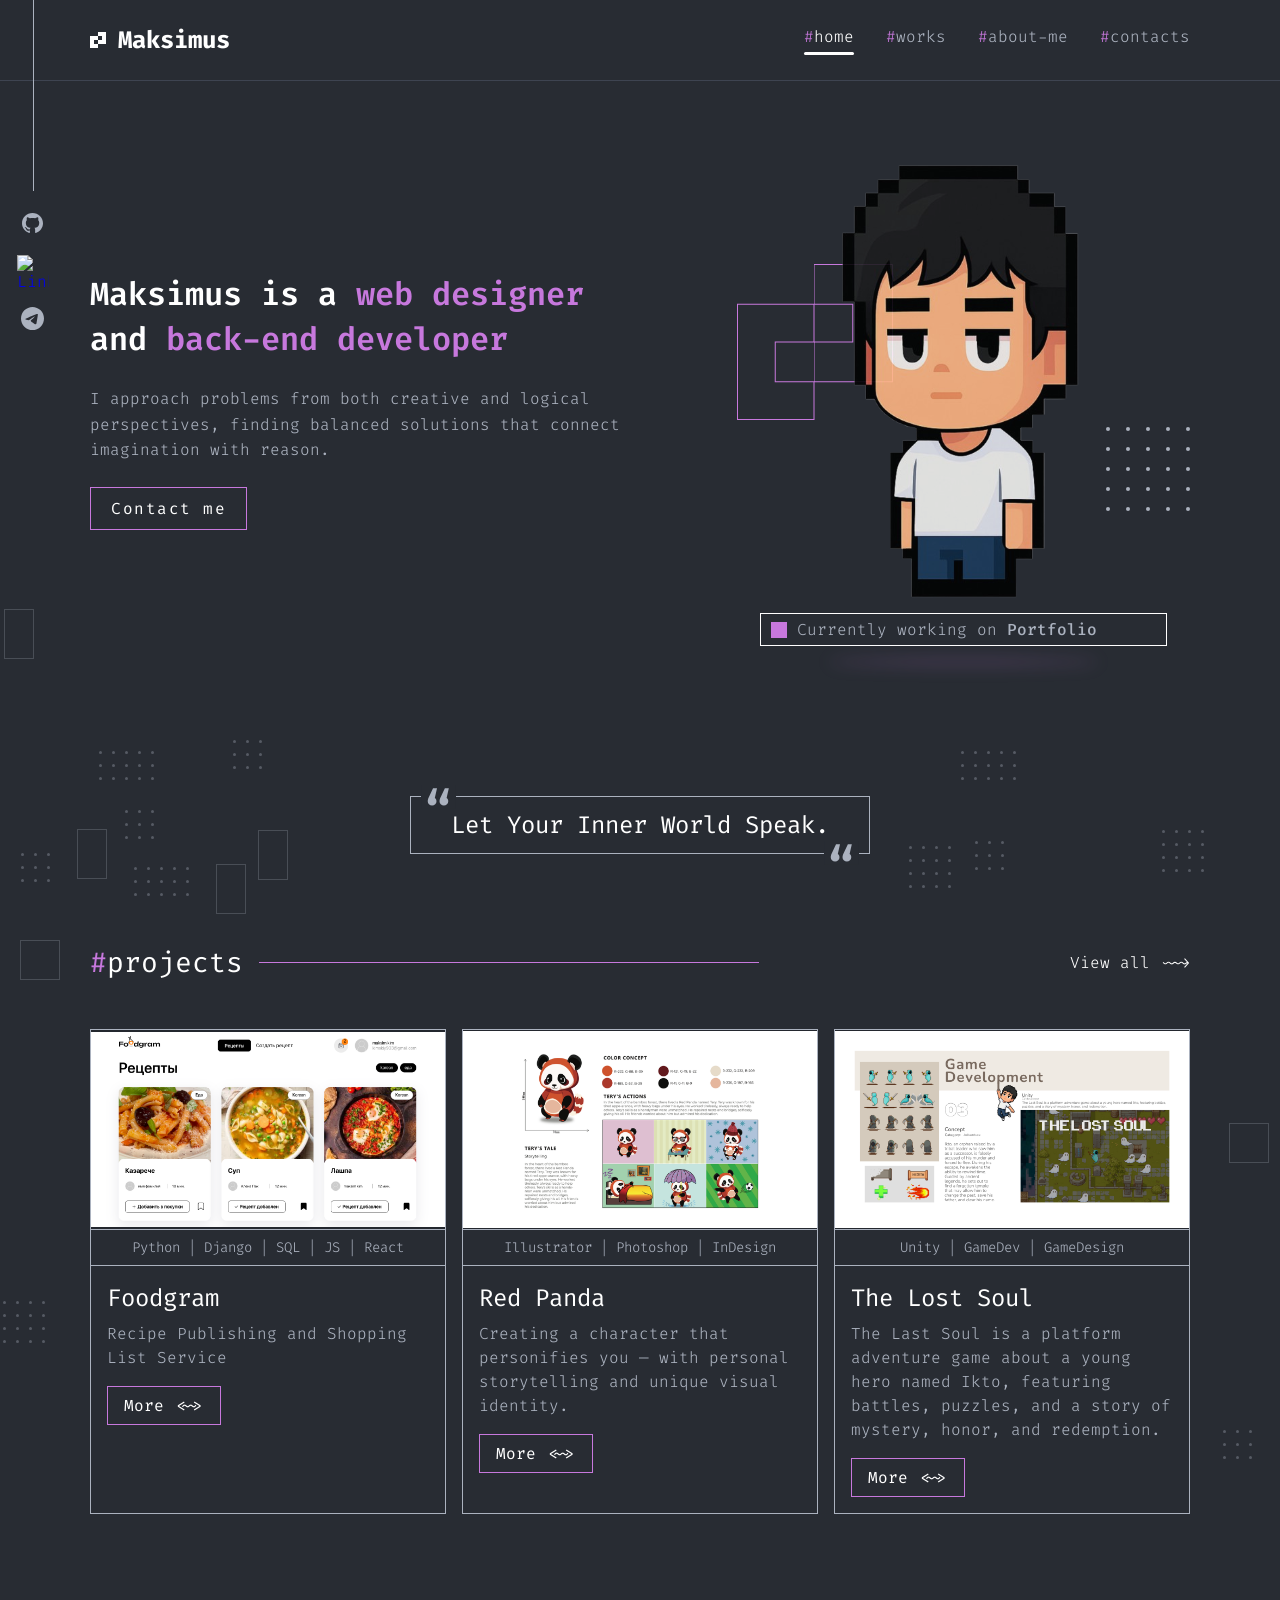
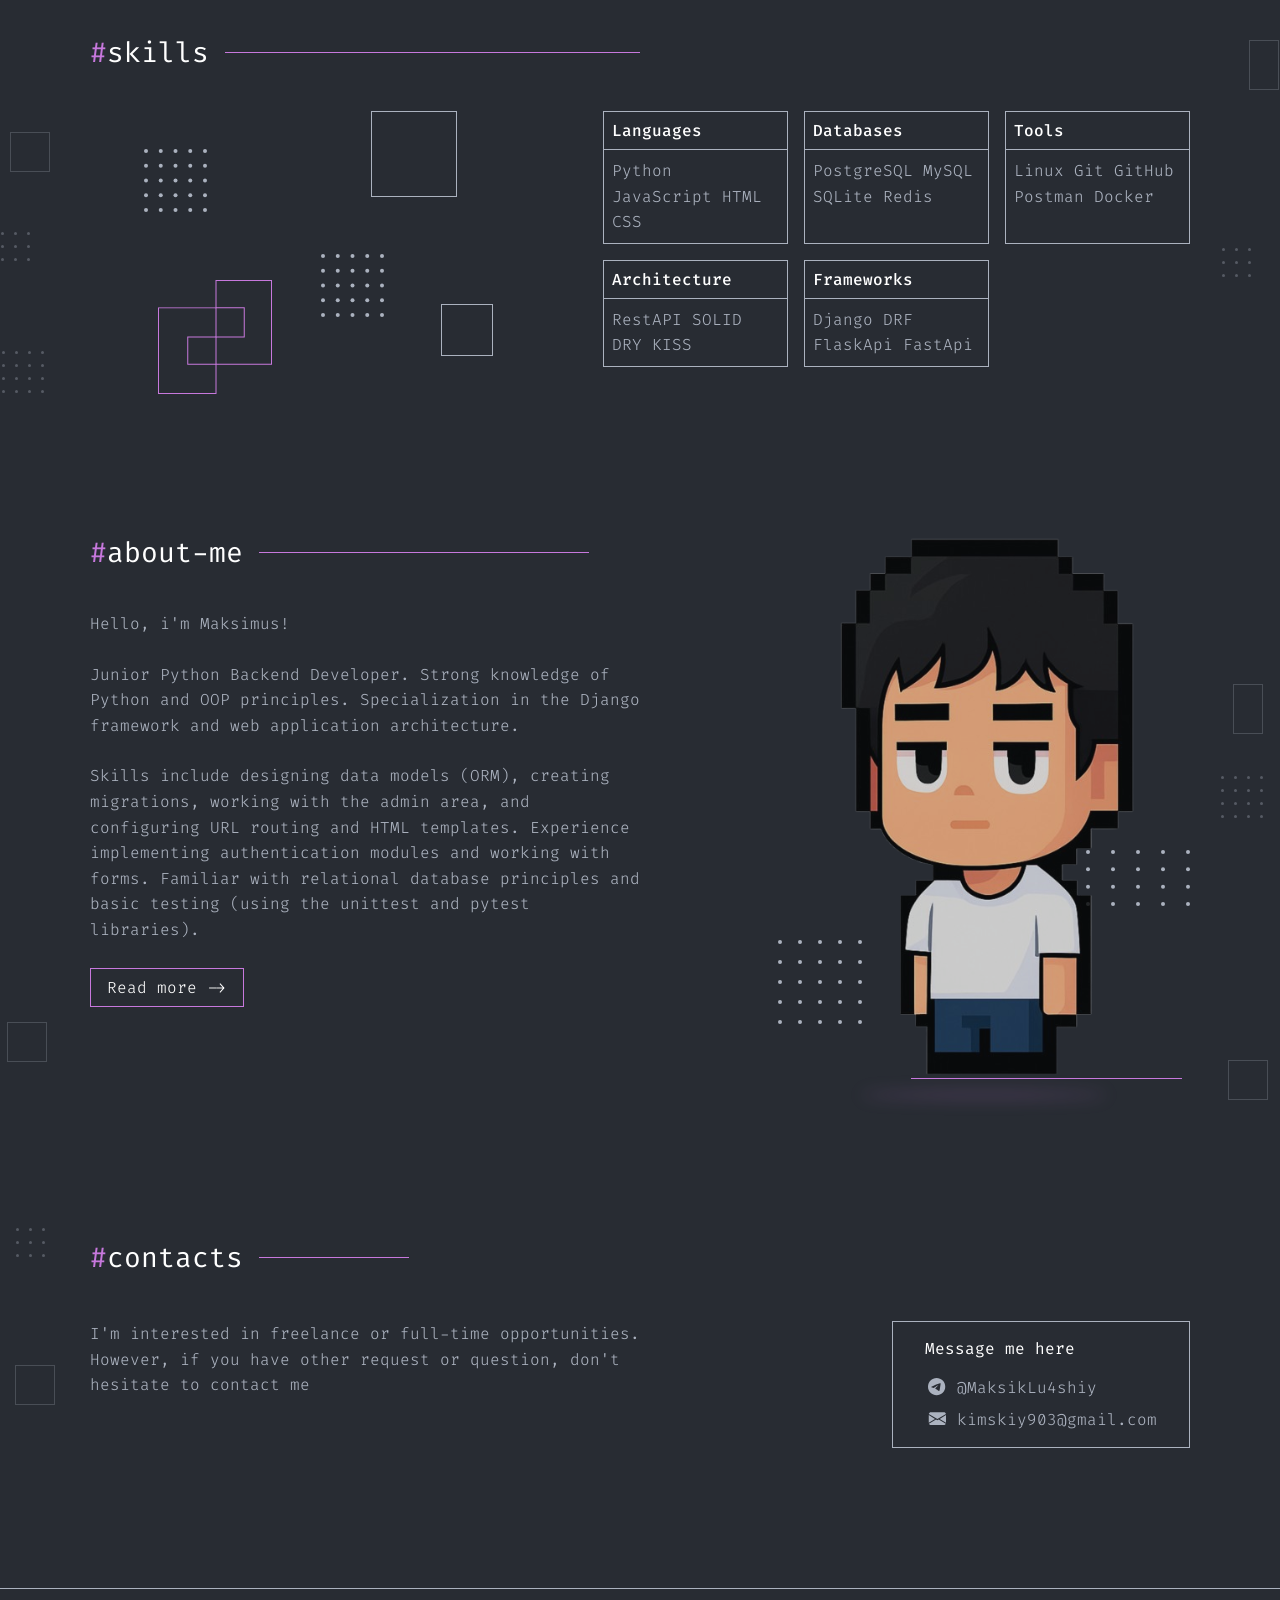
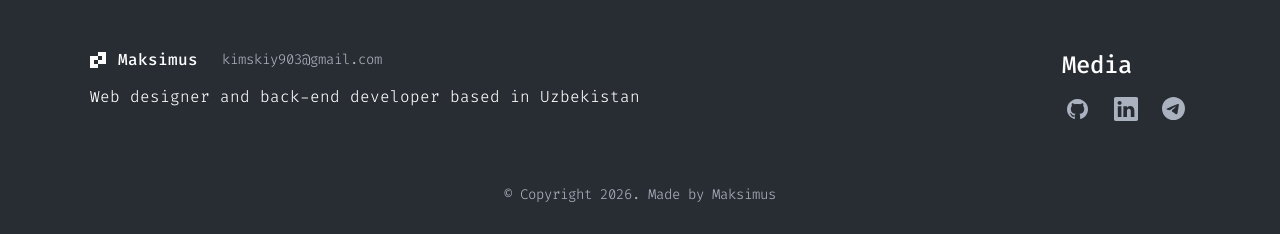
==== index.html @ f3577492 "initial commit" ====
<!DOCTYPE html>
<html lang="ru">
<head>
    <meta charset="UTF-8">
    <meta name="viewport" content="width=device-width, initial-scale=1.0">
    <title>Kim Maksim</title>
    <link rel="icon" type="image/svg+xml" href="./img/pixel-me.svg">
    <link rel="stylesheet" href="style.css">
</head>
<body>

    <!-- ===== HEADER ===== -->
    <header>
        <div class="container header-inner">
            <div class="header-logo">
                <img src="./img/Logo.svg" alt="Logo">
                <span>Maksimus</span>
            </div>
            <nav>
                <ul>
                    <li class="nav-link active">
                        <span>#</span><a href="#">home</a>
                    </li>
                    <li class="nav-link">
                        <span>#</span><a href="./pages.html">works</a>
                    </li>
                    <li class="nav-link">
                        <span>#</span><a href="./about.html">about-me</a>
                    </li>
                    <li class="nav-link">
                        <span>#</span><a href="./contacts.html">contacts</a>
                    </li>
                </ul>
            </nav>
        </div>
    </header>

    <!-- ===== SIDE SOCIALS ===== -->
    <aside class="side-socials" aria-label="Social links">
        <div class="side-line"></div>
        <a href="https://github.com/maksik1009/" target="_blank" rel="noopener" aria-label="GitHub">
            <img src="./img/Github.svg" alt="Github">
        </a>
        <a href="https://linkedin.com/in/maksim-kim-9853a738b/" target="_blank" rel="noopener" aria-label="LinkedIn">
            <img src="./img/LinkedIn.svg" alt="LinkedIn">
        </a>
        <a href="https://t.me/MaksikLu4shiy/" target="_blank" rel="noopener" aria-label="Telegram">
            <img src="./img/Telegram.svg" alt="Telegram">
        </a>
    </aside>

    <!-- ===== MAIN ===== -->
    <main>

        <!-- HERO -->
        <section class="hero container" aria-label="Introduction">
            <div class="hero-info">
                <h1>Maksimus is a
                    <span>web designer</span> and
                    <span>back-end developer</span>
                </h1>
                <p>I approach problems from both creative and logical perspectives, finding balanced solutions that connect imagination with reason.</p>
                <a href="#contacts" class="btn-contact">Contact me</a>
            </div>
            <div class="hero-img">
                <img src="./img/Group 46.svg" alt="Maksimus character">
                <div class="hero-img--text">
                    <img src="./img/Rectangle 27.svg" alt="">
                    <span>Currently working on <span>Portfolio</span></span>
                </div>
            </div>
        </section>

        <!-- QUOTE -->
        <div class="quote" aria-label="Quote">
            Let Your Inner World Speak.
        </div>

        <!-- PROJECTS -->
        <section class="projects container" id="projects">
            <div class="projects-header">
                <div class="projects-header-1">
                    <h2 class="section-title"><span>#</span>projects</h2>
                    <div class="line"></div>
                </div>
                <a href="./pages.html" class="view-all">View all ~~></a>
            </div>
            <div class="projects-grid">

            </div>
        </section>

        <!-- SKILLS -->
        <section class="skills container" id="skills">
            <div class="skills-header">
                <div class="skills-header-1">
                    <h2 class="section-title"><span>#</span>skills</h2>
                    <div class="line"></div>
                </div>
            </div>
            <div class="skills-grid">
                <img src="./img/skills-img.svg" alt="Skills illustration">
                <div class="skills-box-grid">
                    <div class="skills-box-grid-1">
                        <div class="skills-box">
                            <h3>Languages</h3>
                            <p>Python JavaScript HTML CSS</p>
                        </div>
                        <div class="skills-box">
                            <h3>Databases</h3>
                            <p>PostgreSQL MySQL SQLite Redis</p>
                        </div>
                        <div class="skills-box">
                            <h3>Tools</h3>
                            <p>Linux Git GitHub Postman Docker</p>
                        </div>
                    </div>
                    <div class="skills-box-grid-2">
                        <div class="skills-box">
                            <h3>Architecture</h3>
                            <p>RestAPI SOLID DRY KISS</p>
                        </div>
                        <div class="skills-box">
                            <h3>Frameworks</h3>
                            <p>Django DRF FlaskApi FastApi</p>
                        </div>
                    </div>
                </div>
            </div>
        </section>

        <!-- ABOUT -->
        <section class="about container" id="about">
            <div class="about-content">
                <div class="about-header">
                    <h2 class="section-title"><span>#</span>about-me</h2>
                    <div class="line"></div>
                </div>
                <div class="about-info">
                    <p>Hello, i'm Maksimus!</p>
                    <p>Junior Python Backend Developer. Strong knowledge of Python and OOP principles. Specialization in the Django framework and web application architecture.</p>
                    <p>Skills include designing data models (ORM), creating migrations, working with the admin area, and configuring URL routing and HTML templates. Experience implementing authentication modules and working with forms. Familiar with relational database principles and basic testing (using the unittest and pytest libraries).</p>
                    <a href="#" class="btn-more">Read more -&gt;</a>
                </div>
            </div>
            <div class="about-img">
                <img src="./img/about-img.svg" alt="Maksim character">
                <div class="about-line"></div>
            </div>
        </section>

        <!-- CONTACTS -->
        <section class="contacts container" id="contacts">
            <div class="contacts-header">
                <h2 class="section-title"><span>#</span>contacts</h2>
                <div class="line"></div>
            </div>
            <div class="contacts-wrapper">
                <div class="contacts-info">
                    <p>I'm interested in freelance or full-time opportunities. However, if you have other request or question, don't hesitate to contact me</p>
                </div>
                <div class="contacts-box">
                    <h3>Message me here</h3>
                    <div class="contact-links">
                        <div class="contact-item">
                            <img src="./img/Telegram.svg" alt="Telegram">
                            <span>@MaksikLu4shiy</span>
                        </div>
                        <div class="contact-item">
                            <img src="./img/Email.svg" alt="Email">
                            <span>kimskiy903@gmail.com</span>
                        </div>
                    </div>
                </div>
            </div>
        </section>

    </main>

    <!-- ===== FOOTER ===== -->
    <footer class="footer">
        <div class="footer-container container">
            <div class="footer-main">
                <div class="footer-left">
                    <div class="footer-logo">
                        <img src="./img/Logo.svg" alt="Logo">
                        <span>Maksimus</span>
                        <a href="mailto:kimskiy903@gmail.com">kimskiy903@gmail.com</a>
                    </div>
                    <p>Web designer and back-end developer based in Uzbekistan</p>
                </div>
                <div class="footer-right">
                    <h3>Media</h3>
                    <div class="footer-socials">
                        <a href="https://github.com/maksik1009/" target="_blank" rel="noopener" aria-label="GitHub">
                            <img src="./img/Github.svg" alt="Github">
                        </a>
                        <a href="https://linkedin.com/in/maksim-kim-9853a738b/" target="_blank" rel="noopener" aria-label="LinkedIn">
                            <img src="./img/Linkedin.svg" alt="LinkedIn">
                        </a>
                        <a href="https://t.me/MaksikLu4shiy/" target="_blank" rel="noopener" aria-label="Telegram">
                            <img src="./img/Telegram.svg" alt="Telegram">
                        </a>
                    </div>
                </div>
            </div>
            <div class="footer-copyright">
                © Copyright 2026. Made by Maksimus
            </div>
        </div>
    </footer>

    <script src="./js/utils.js"></script>
    <script src="./js/projects.js"></script>
    <script src="./js/overlay.js"></script>
    <script src="./js/index.js"></script>
    <script src="./js/scroll.js"></script>
    <script src="./js/decor.js"></script>
    <script src="./js/animations.js"></script>

</body>
</html>
---- style.css ----
@import url('https://fonts.googleapis.com/css2?family=Fira+Code:wght@300..700&display=swap');

/* ===== RESET & BASE ===== */
* {
    margin: 0;
    padding: 0;
    box-sizing: border-box;
}

body {
    background-color: #282C33;
    font-family: "Fira Code", monospace;
    font-weight: 300;
    font-size: 16px;
    color: #ABB2BF;
}

a {
    text-decoration: none;
}

img {
    max-width: 100%;
    display: block;
}

ul {
    list-style: none;
}

/* ===== LAYOUT ===== */
.container {
    width: 1100px;
    margin: 0 auto;
}

/* ===== ДЕКОРАТИВНЫЙ СЛОЙ ===== */
/* Стили декора управляются через js/decor.js */

/* ===== HEADER ===== */
header {
    position: relative;
    z-index: 10;
    border-bottom: 1px solid #3E4451;
}

.header-inner {
    display: flex;
    align-items: center;
    justify-content: space-between;
    padding: 24px 0;
}

.header-logo {
    display: flex;
    align-items: center;
    gap: 12px;
}

.header-logo span {
    font-size: 24px;
    font-weight: 700;
    color: #ffffff;
}

/* ===== NAV ===== */
nav ul {
    display: flex;
    gap: 32px;
}

.nav-link span {
    color: #C778DD;
}

.nav-link a {
    color: #ABB2BF;
    transition: color 0.2s;
}

.nav-link:not(.active) a:hover {
    color: #ffffff;
}

.nav-link.active a {
    color: #ffffff;
}

.nav-link.active::after {
    content: '';
    display: block;
    width: 100%;
    height: 3px;
    background-color: #ffffff;
    border-radius: 10px;
    margin-top: 5px;
}

/* ===== SIDE SOCIALS ===== */
.side-socials {
    position: fixed;
    top: 0;
    left: 17px;
    display: flex;
    flex-direction: column;
    align-items: center;
    gap: 16px;
    z-index: 100;
}

.side-line {
    width: 1px;
    height: 191px;
    background-color: #ABB2BF;
}

.side-socials img {
    width: 32px;
    height: 32px;
    transition: transform 0.3s, opacity 0.3s;
}

.side-socials a:hover img {
    opacity: 0.8;
    transform: translateY(-2px);
}

/* ===== MAIN ===== */
main {
    position: relative;
    z-index: 1;
}

/* ===== HERO ===== */
.hero {
    display: flex;
    justify-content: space-between;
    align-items: center;
    padding: 80px 0 60px;
}

.hero-info {
    width: 50%;
}

.hero-info h1 {
    font-size: 32px;
    font-weight: 600;
    color: #ffffff;
    line-height: 1.4;
    margin-bottom: 24px;
}

.hero-info h1 span {
    color: #C778DD;
}

.hero-info p {
    line-height: 1.6;
    margin-bottom: 24px;
}

.btn-contact {
    display: inline-block;
    padding: 10px 20px;
    color: #ffffff;
    font-family: "Fira Code", monospace;
    font-size: 16px;
    font-weight: 400;
    letter-spacing: 1.5px;
    border: 1px solid #C778DD;
    transition: background-color 0.3s;
}

.btn-contact:hover {
    background-color: rgba(199, 120, 221, 0.1);
}

.hero-img {
    display: flex;
    flex-direction: column;
    align-items: center;
    gap: 12px;
}

.hero-img--text {
    padding: 5px 10px;
    width: 90%;
    display: flex;
    align-items: center;
    gap: 10px;
    border: 1px solid #ffffff;
}

.hero-img--text span > span {
    color: #ABB2BF;
    font-weight: 500;
}

/* ===== QUOTE ===== */
.quote {
    position: relative;
    padding: 12px 40px;
    border: 1px solid #ABB2BF;
    font-size: 24px;
    font-weight: 400;
    color: #ffffff;
    width: fit-content;
    margin: 90px auto;
}

.quote::before,
.quote::after {
    content: '';
    position: absolute;
    width: 35px;
    height: 30px;
    background-color: #282C33;
    background-repeat: no-repeat;
    background-position: center;
    background-size: contain;
}

.quote::before {
    top: -15px;
    left: 10px;
    background-image: url('./img/quote-open.svg');
}

.quote::after {
    bottom: -15px;
    right: 10px;
    background-image: url('./img/quote-close.svg');
}

/* ===== SECTION COMMON ===== */
.section-title {
    font-size: 28px;
    font-weight: 400;
    color: #ffffff;
    white-space: nowrap;
}

.section-title span {
    color: #C778DD;
}

.line {
    height: 1px;
    background-color: #C778DD;
    flex-grow: 1;
    max-width: 500px;
}

/* ===== PROJECTS ===== */
.projects {
    margin: 40px auto 80px;
}

.projects-header {
    display: flex;
    justify-content: space-between;
    align-items: center;
    margin-bottom: 48px;
}

.projects-header-1 {
    display: flex;
    align-items: center;
    gap: 16px;
    width: 80%;
}

.view-all {
    color: #ffffff;
    transition: color 0.2s;
}

.view-all:hover {
    color: #C778DD;
}

.projects-grid {
    display: grid;
    grid-template-columns: repeat(3, 1fr);
    gap: 16px;
}

.project-card {
    border: 1px solid #ABB2BF;
}

.project-img {
    border-bottom: 1px solid #ABB2BF;
    overflow: hidden;
    height: 200px;
    display: flex;
    align-items: center;
    justify-content: center;
    background-color: #23272E;
}

.project-img img {
    width: 100%;
    height: 100%;
    object-fit: contain;
    display: block;
}

.project-tech {
    padding: 8px;
    text-align: center;
    color: #ABB2BF;
    font-size: 14px;
    border-bottom: 1px solid #ABB2BF;
}

.project-content {
    padding: 16px;
    display: flex;
    flex-direction: column;
}

.project-content h3 {
    font-size: 24px;
    font-weight: 400;
    color: #ffffff;
    margin-bottom: 8px;
}

.project-content p {
    color: #ABB2BF;
    margin-bottom: 16px;
    line-height: 1.5;
}

.btn-more {
    display: inline-block;
    padding: 8px 16px;
    width: fit-content;
    background: none;
    border: 1px solid #C778DD;
    color: #ffffff;
    font-family: "Fira Code", monospace;
    font-size: 16px;
    cursor: pointer;
    transition: background-color 0.3s;
}

.btn-more:hover {
    background-color: rgba(199, 120, 221, 0.1);
}

/* ===== SKILLS ===== */
.skills {
    margin: 60px auto;
}

.skills-header {
    padding: 40px 0;
}

.skills-header-1 {
    display: flex;
    align-items: center;
    gap: 16px;
    width: 50%;
}

.skills-grid {
    display: flex;
    justify-content: flex-end;
    gap: 10%;
}

.skills-box-grid {
    display: flex;
    flex-direction: column;
    gap: 16px;
}

.skills-box-grid-1 {
    display: grid;
    grid-template-columns: repeat(3, 1fr);
    gap: 16px;
}

.skills-box-grid-2 {
    display: flex;
    gap: 16px;
}

.skills-box {
    width: 185px;
    border: 1px solid #ABB2BF;
}

.skills-box h3 {
    padding: 8px;
    font-size: 16px;
    font-weight: 500;
    color: #ffffff;
    border-bottom: 1px solid #ABB2BF;
}

.skills-box p {
    padding: 8px;
    line-height: 1.6;
}

/* ===== ABOUT ===== */
.about {
    display: flex;
    justify-content: space-between;
    align-items: flex-start;
    gap: 50px;
    padding: 80px 0;
}

.about-content {
    width: 50%;
}

.about-header {
    display: flex;
    align-items: center;
    gap: 16px;
    margin-bottom: 40px;
}

.about-header .line {
    max-width: 60%;
}

.about-info p {
    margin-bottom: 25px;
    line-height: 1.6;
}

.about-img {
    position: relative;
}

.about-img img {
    position: relative;
    z-index: 2;
}

/* ===== CONTACTS ===== */
.contacts {
    padding: 80px 0;
}

.contacts-header {
    display: flex;
    align-items: center;
    gap: 16px;
    margin-bottom: 45px;
}

.contacts-header .line {
    max-width: 150px;
}

.contacts-wrapper {
    display: flex;
    justify-content: space-between;
    align-items: flex-start;
}

.contacts-info {
    width: 50%;
}

.contacts-info p {
    line-height: 1.6;
}

.contacts-box {
    padding: 16px 32px;
    border: 1px solid #ABB2BF;
    min-width: 200px;
}

.contacts-box h3 {
    font-size: 16px;
    font-weight: 400;
    color: #ffffff;
    margin-bottom: 16px;
}

.contact-links {
    display: flex;
    flex-direction: column;
    gap: 8px;
}

.contact-item {
    display: flex;
    align-items: center;
    gap: 8px;
}

.contact-item img {
    width: 24px;
    height: 24px;
}

/* ===== FOOTER ===== */
.footer {
    position: relative;
    z-index: 1;
    border-top: 1px solid #ABB2BF;
    padding: 60px 0 30px;
    margin-top: 60px;
}

.footer-main {
    display: flex;
    justify-content: space-between;
    margin-bottom: 60px;
}

.footer-left {
    display: flex;
    flex-direction: column;
    gap: 16px;
}

.footer-logo {
    display: flex;
    align-items: center;
    gap: 12px;
}

.footer-logo span {
    font-size: 16px;
    font-weight: 500;
    color: #ffffff;
    margin-right: 12px;
}

.footer-logo a {
    color: #ABB2BF;
    font-size: 14px;
    transition: color 0.2s;
}

.footer-logo a:hover {
    color: #ffffff;
}

.footer-left p {
    color: #ffffff;
}

.footer-right h3 {
    font-size: 24px;
    font-weight: 500;
    color: #ffffff;
    margin-bottom: 12px;
}

.footer-socials {
    display: flex;
    gap: 16px;
}

.footer-socials img {
    width: 32px;
    transition: opacity 0.3s;
}

.footer-socials a:hover img {
    opacity: 0.7;
}

.footer-copyright {
    text-align: center;
    font-size: 14px;
}

/* ===== WORKS PAGE ===== */
.works {
    padding: 60px 0 80px;
}

.works-header {
    display: flex;
    align-items: center;
    gap: 16px;
    margin-bottom: 40px;
}

/* ── Фильтры ── */
.works-filters {
    display: flex;
    gap: 12px;
    flex-wrap: wrap;
    margin-bottom: 48px;
}

.filter-btn {
    padding: 6px 16px;
    background: none;
    border: 1px solid #3E4451;
    color: #ABB2BF;
    font-family: "Fira Code", monospace;
    font-size: 14px;
    cursor: pointer;
    transition: border-color 0.2s, color 0.2s;
}

.filter-btn:hover {
    border-color: #ABB2BF;
    color: #ffffff;
}

.filter-btn.active {
    border-color: #C778DD;
    color: #ffffff;
}

/* ── Сетка ── */
.works-grid {
    display: grid;
    grid-template-columns: repeat(3, 1fr);
    gap: 24px;
}

.works-empty {
    grid-column: 1 / -1;
    text-align: center;
    padding: 60px 0;
    color: #ABB2BF;
}



/* ===== OVERLAY ===== */
.overlay {
    position: fixed;
    inset: 0;
    z-index: 1000;
    display: flex;
    align-items: center;
    justify-content: center;
    padding: 24px;
    opacity: 0;
    transition: opacity 0.3s ease;
}

.overlay--visible {
    opacity: 1;
}

.overlay__backdrop {
    position: absolute;
    inset: 0;
    background-color: rgba(20, 22, 27, 0.9);
    backdrop-filter: blur(6px);
}

/* Панель — почти на весь экран */
.overlay__panel {
    position: relative;
    z-index: 1;
    display: flex;
    flex-direction: column;
    width: min(1100px, 100%);
    height: min(860px, 100%);
    background-color: #2C313A;
    border: 1px solid #ABB2BF;
    overflow: hidden;
    transform: translateY(24px);
    transition: transform 0.35s ease;
}

.overlay--visible .overlay__panel {
    transform: translateY(0);
}

/* Шапка оверлея */
.overlay__header {
    display: flex;
    align-items: center;
    justify-content: space-between;
    padding: 20px 32px;
    border-bottom: 1px solid #3E4451;
    flex-shrink: 0;
}

.overlay__header-left {
    display: flex;
    align-items: center;
    gap: 16px;
}

.overlay__close {
    background: none;
    border: 1px solid #3E4451;
    color: #ABB2BF;
    font-family: "Fira Code", monospace;
    font-size: 14px;
    padding: 6px 14px;
    cursor: pointer;
    transition: border-color 0.2s, color 0.2s;
}

.overlay__close:hover {
    border-color: #ABB2BF;
    color: #ffffff;
}

/* Контент — разделён на две зоны */
.overlay__content {
    display: grid;
    grid-template-columns: 1fr 1fr;
    flex-grow: 1;
    overflow: hidden;
}

/* Левая колонка — фото */


/* Правая колонка — текст, скроллится */
.overlay__body {
    padding: 40px 40px 40px 40px;
    display: flex;
    flex-direction: column;
    gap: 24px;
    overflow-y: auto;
}

.overlay__meta {
    display: flex;
    align-items: center;
    gap: 16px;
}

.overlay__title {
    font-size: 32px;
    font-weight: 400;
    color: #ffffff;
    line-height: 1.3;
}

.overlay__divider {
    width: 100%;
    height: 1px;
    background-color: #3E4451;
}

.overlay__desc {
    line-height: 1.8;
    color: #ABB2BF;
}

.overlay__tech-label {
    font-size: 13px;
    color: #C778DD;
    margin-bottom: 8px;
}

.overlay__tech {
    display: flex;
    flex-wrap: wrap;
    gap: 8px;
}

.overlay__tech span {
    padding: 5px 12px;
    border: 1px solid #3E4451;
    font-size: 13px;
    color: #ABB2BF;
    transition: border-color 0.2s;
}

.overlay__tech span:hover {
    border-color: #ABB2BF;
}


.overlay__slider {
    position: relative;
    border-right: 1px solid #3E4451;
    overflow: hidden;
}

.overlay__slides {
    width: 100%;
    height: 100%;
}

.overlay__slide {
    display: none;
    width: 100%;
    height: 100%;
}

.overlay__slide--active {
    display: block;
}

.overlay__slide img {
    width: 100%;
    height: 100%;
    object-fit: cover;
    display: block;
}

/* Стрелки */
.slider__btn {
    position: absolute;
    top: 50%;
    transform: translateY(-50%);
    background: rgba(40, 44, 51, 0.8);
    border: 1px solid #3E4451;
    color: #ABB2BF;
    font-size: 18px;
    width: 36px;
    height: 36px;
    cursor: pointer;
    transition: border-color 0.2s, color 0.2s;
    display: flex;
    align-items: center;
    justify-content: center;
}

.slider__btn:hover {
    border-color: #ABB2BF;
    color: #ffffff;
}

.slider__btn--prev { left: 12px; }
.slider__btn--next { right: 12px; }

/* Точки-индикаторы */
.slider__dots {
    position: absolute;
    bottom: 14px;
    left: 50%;
    transform: translateX(-50%);
    display: flex;
    gap: 8px;
}

.slider__dot {
    width: 6px;
    height: 6px;
    border-radius: 50%;
    border: none;
    background-color: #ABB2BF;
    opacity: 0.4;
    cursor: pointer;
    padding: 0;
    transition: opacity 0.2s;
}

.slider__dot--active {
    opacity: 1;
    background-color: #C778DD;
}

/* ===== GALLERY (коллаж в оверлее) ===== */
.overlay__gallery {
    display: flex;
    flex-direction: column;
    gap: 12px;
    padding: 24px;
    border-right: 1px solid #3E4451;
    overflow-y: auto;
    background-color: #23272E;
}

/* Основное фото */
.gallery__main {
    width: 100%;
    flex-shrink: 0;
}

.gallery__main img {
    width: 100%;
    height: 280px;
    object-fit: cover;
    display: block;
    border: 1px solid #3E4451;
}

/* Мелкие фото в ряд */
.gallery__thumbs {
    display: grid;
    grid-template-columns: repeat(auto-fill, minmax(120px, 1fr));
    gap: 10px;
}

.gallery__thumb img {
    width: 100%;
    height: 90px;
    object-fit: cover;
    display: block;
    border: 1px solid #3E4451;
    transition: border-color 0.2s;
    cursor: pointer;
}

.gallery__thumb img:hover {
    border-color: #C778DD;
}

/* ===== ABOUT PAGE ===== */
.about-page {
    padding: 60px 0 80px;
}

.about-page__header {
    margin-bottom: 60px;
}

.page-title {
    font-size: 32px;
    font-weight: 500;
    color: #ffffff;
    margin-bottom: 8px;
}

.page-title span {
    color: #C778DD;
}

.page-subtitle {
    color: #ABB2BF;
    font-size: 16px;
}

.about-page__content {
    display: flex;
    justify-content: space-between;
    align-items: center;
    gap: 60px;
}

.about-page__text {
    width: 50%;
}

.about-page__text p {
    margin-bottom: 25px;
    line-height: 1.6;
}

.about-page__img {
    position: relative;
}

.about-page__img img {
    position: relative;
    z-index: 2;
}

.about-page__img .about-line {
    position: absolute;
    bottom: -10px;
    left: 0;
    width: 100%;
    height: 1px;
    background-color: #C778DD;
}

/* ── Skills row (5 в ряд) ── */
.skills-row {
    display: grid;
    grid-template-columns: repeat(5, 1fr);
    gap: 16px;
}

/* ===== FUN FACTS ===== */
.facts {
    padding: 60px 0 80px;
}

.facts-header {
    display: flex;
    align-items: center;
    gap: 16px;
    margin-bottom: 40px;
}

.facts-grid {
    display: flex;
    flex-wrap: wrap;
    gap: 12px;
}

.fact-item {
    padding: 10px 18px;
    border: 1px solid #ABB2BF;
    color: #ABB2BF;
    font-size: 14px;
    transition: border-color 0.2s, color 0.2s;
    cursor: default;
}

.fact-item:hover {
    border-color: #C778DD;
    color: #ffffff;
}

/* ===== CONTACTS PAGE ===== */
.contacts-page {
    padding: 60px 0 20px;
}

.contacts-page__header {
    margin-bottom: 60px;
}

.contacts-page__content {
    display: flex;
    justify-content: space-between;
    align-items: flex-start;
    gap: 60px;
}

.contacts-page__text {
    width: 50%;
}

.contacts-page__text p {
    line-height: 1.6;
}

.contacts-page__box {
    padding: 16px 32px;
    border: 1px solid #ABB2BF;
    min-width: 280px;
}

.contacts-page__box h3 {
    font-size: 16px;
    font-weight: 400;
    color: #ffffff;
    margin-bottom: 16px;
}

/* ===== CONTACT FORM ===== */
.contact-form {
    padding: 60px 0 80px;
}

.contact-form .section-title {
    margin-bottom: 24px;
}

.form {
    max-width: 640px;
    display: flex;
    flex-direction: column;
    gap: 16px;
}

.form-row {
    display: grid;
    grid-template-columns: 1fr 1fr;
    gap: 16px;
}

.form input,
.form textarea {
    width: 100%;
    padding: 10px 14px;
    background-color: transparent;
    border: 1px solid #ABB2BF;
    color: #ffffff;
    font-family: "Fira Code", monospace;
    font-size: 14px;
    transition: border-color 0.2s;
}

.form input:focus,
.form textarea:focus {
    outline: none;
    border-color: #C778DD;
}

.form input::placeholder,
.form textarea::placeholder {
    color: #5C6370;
}

.form textarea {
    resize: vertical;
}

.btn-submit {
    width: fit-content;
    padding: 10px 20px;
    background: none;
    border: 1px solid #C778DD;
    color: #ffffff;
    font-family: "Fira Code", monospace;
    font-size: 16px;
    cursor: pointer;
    transition: background-color 0.3s;
}

.btn-submit:hover {
    background-color: rgba(199, 120, 221, 0.1);
}

/* ===== ANIMATIONS ===== */

/* Fade-in при скролле */
.fade-in {
    opacity: 0;
    transform: translateY(30px);
    transition: opacity 0.6s ease, transform 0.6s ease;
}

.fade-in-visible {
    opacity: 1;
    transform: translateY(0);
}

/* Карточки проектов — hover эффект */
.project-card {
    transition: transform 0.3s ease, box-shadow 0.3s ease;
    cursor: pointer;
}

.project-card:hover {
    transform: translateY(-8px);
    box-shadow: 0 12px 24px rgba(199, 120, 221, 0.15);
}

/* Зум фото в карточке */
.project-img {
    overflow: hidden;
}

.project-img img {
    transition: transform 0.4s ease;
}

.project-card:hover .project-img img {
    transform: scale(1.08);
}

/* Кнопки — подсветка */
.btn-more,
.btn-contact,
.btn-submit {
    position: relative;
    overflow: hidden;
}

.btn-more::before,
.btn-contact::before,
.btn-submit::before {
    content: '';
    position: absolute;
    top: 50%;
    left: 50%;
    width: 0;
    height: 0;
    border-radius: 50%;
    background: rgba(199, 120, 221, 0.3);
    transform: translate(-50%, -50%);
    transition: width 0.5s, height 0.5s;
}

.btn-more:hover::before,
.btn-contact:hover::before,
.btn-submit:hover::before {
    width: 300px;
    height: 300px;
}

/* Skills boxes — hover */
.skills-box {
    transition: border-color 0.3s ease, transform 0.2s ease;
}

.skills-box:hover {
    border-color: #C778DD;
    transform: translateY(-4px);
}

/* Навигация — анимированное подчёркивание */
.nav-link a {
    position: relative;
}

.nav-link:not(.active) a::after {
    content: '';
    position: absolute;
    bottom: -5px;
    left: 0;
    width: 0;
    height: 2px;
    background-color: #C778DD;
    transition: width 0.3s ease;
}

.nav-link:not(.active) a:hover::after {
    width: 100%;
}

/* Quote — легкая пульсация */
.quote {
    animation: pulse 3s ease-in-out infinite;
}

@keyframes pulse {
    0%, 100% {
        transform: scale(1);
    }
    50% {
        transform: scale(1.02);
    }
}

/* Side socials — появление иконок по очереди */
.side-socials a {
    animation: slideInLeft 0.5s ease forwards;
    opacity: 0;
}

.side-socials a:nth-child(2) { animation-delay: 0.1s; }
.side-socials a:nth-child(3) { animation-delay: 0.2s; }
.side-socials a:nth-child(4) { animation-delay: 0.3s; }

@keyframes slideInLeft {
    to {
        opacity: 1;
        transform: translateX(0);
    }
    from {
        opacity: 0;
        transform: translateX(-20px);
    }
}

/* Hero — текст появляется слева, картинка справа */
.hero-info {
    animation: slideInFromLeft 0.8s ease;
}

.hero-img {
    animation: slideInFromRight 0.8s ease;
}

@keyframes slideInFromLeft {
    from {
        opacity: 0;
        transform: translateX(-40px);
    }
    to {
        opacity: 1;
        transform: translateX(0);
    }
}

@keyframes slideInFromRight {
    from {
        opacity: 0;
        transform: translateX(40px);
    }
    to {
        opacity: 1;
        transform: translateX(0);
    }
}

/* Фильтры — появляются по очереди */
.filter-btn {
    animation: fadeInUp 0.4s ease forwards;
    opacity: 0;
}

.filter-btn:nth-child(1) { animation-delay: 0.1s; }
.filter-btn:nth-child(2) { animation-delay: 0.15s; }
.filter-btn:nth-child(3) { animation-delay: 0.2s; }
.filter-btn:nth-child(4) { animation-delay: 0.25s; }

@keyframes fadeInUp {
    from {
        opacity: 0;
        transform: translateY(10px);
    }
    to {
        opacity: 1;
        transform: translateY(0);
    }
}

/* Footer — плавное появление */
.footer {
    animation: fadeIn 1s ease;
}

@keyframes fadeIn {
    from { opacity: 0; }
    to { opacity: 1; }
}

/* Overlay — плавное появление */
.overlay__panel {
    animation: scaleIn 0.35s ease;
}

@keyframes scaleIn {
    from {
        opacity: 0;
        transform: scale(0.9) translateY(24px);
    }
    to {
        opacity: 1;
        transform: scale(1) translateY(0);
    }
}

/* Fun facts — hover эффект */
.fact-item {
    transition: transform 0.2s ease, border-color 0.2s, background-color 0.2s;
}

.fact-item:hover {
    transform: translateY(-3px) rotate(-1deg);
    background-color: rgba(199, 120, 221, 0.05);
}

/* Contact form inputs — focus эффект */
.form input,
.form textarea {
    transition: border-color 0.3s ease, box-shadow 0.3s ease;
}

.form input:focus,
.form textarea:focus {
    box-shadow: 0 0 0 3px rgba(199, 120, 221, 0.1);
}

/* ===== CHARACTER ANIMATIONS ===== */

/* Основная анимация — плавающий эффект */
.hero-img > img,
.about-img > img,
.about-page__img > img {
    animation: float 4s ease-in-out infinite;
}

@keyframes float {
    0%, 100% {
        transform: translateY(0);
    }
    50% {
        transform: translateY(-12px);
    }
}

/* При ховере — подпрыгивает */
.hero-img:hover > img,
.about-img:hover > img,
.about-page__img:hover > img {
    animation: bounce 0.6s ease;
}

@keyframes bounce {
    0%, 100% {
        transform: translateY(0);
    }
    25% {
        transform: translateY(-20px);
    }
    50% {
        transform: translateY(-10px);
    }
    75% {
        transform: translateY(-15px);
    }
}

/* Лёгкое покачивание влево-вправо */
.hero-img > img,
.about-img > img {
    animation: float 4s ease-in-out infinite, sway 6s ease-in-out infinite;
}

@keyframes sway {
    0%, 100% {
        transform: rotate(0deg) translateY(0);
    }
    25% {
        transform: rotate(2deg) translateY(-6px);
    }
    50% {
        transform: rotate(0deg) translateY(-12px);
    }
    75% {
        transform: rotate(-2deg) translateY(-6px);
    }
}

/* Тень персонажа тоже "дышит" */
.hero-img,
.about-img,
.about-page__img {
    position: relative;
}

.hero-img::after,
.about-img::after,
.about-page__img::after {
    content: '';
    position: absolute;
    bottom: -20px;
    left: 50%;
    transform: translateX(-50%);
    width: 60%;
    height: 8px;
    background: rgba(199, 120, 221, 0.2);
    border-radius: 50%;
    filter: blur(8px);
    animation: shadowPulse 4s ease-in-out infinite;
}

@keyframes shadowPulse {
    0%, 100% {
        transform: translateX(-50%) scaleX(1);
        opacity: 0.2;
    }
    50% {
        transform: translateX(-50%) scaleX(0.8);
        opacity: 0.4;
    }
}

/* ===== DECOR ANIMATIONS ===== */

/* Точки — мерцание случайное */
@keyframes twinkle {
    0%, 100% { opacity: 0.4; }
    50% { opacity: 0.8; }
}

/* Квадраты — медленное вращение и пульсация */
@keyframes rotateSlow {
    from { transform: rotate(0deg); }
    to { transform: rotate(360deg); }
}

@keyframes pulse-decor {
    0%, 100% { 
        opacity: 0.35;
        transform: scale(1);
    }
    50% { 
        opacity: 0.5;
        transform: scale(1.05);
    }
}
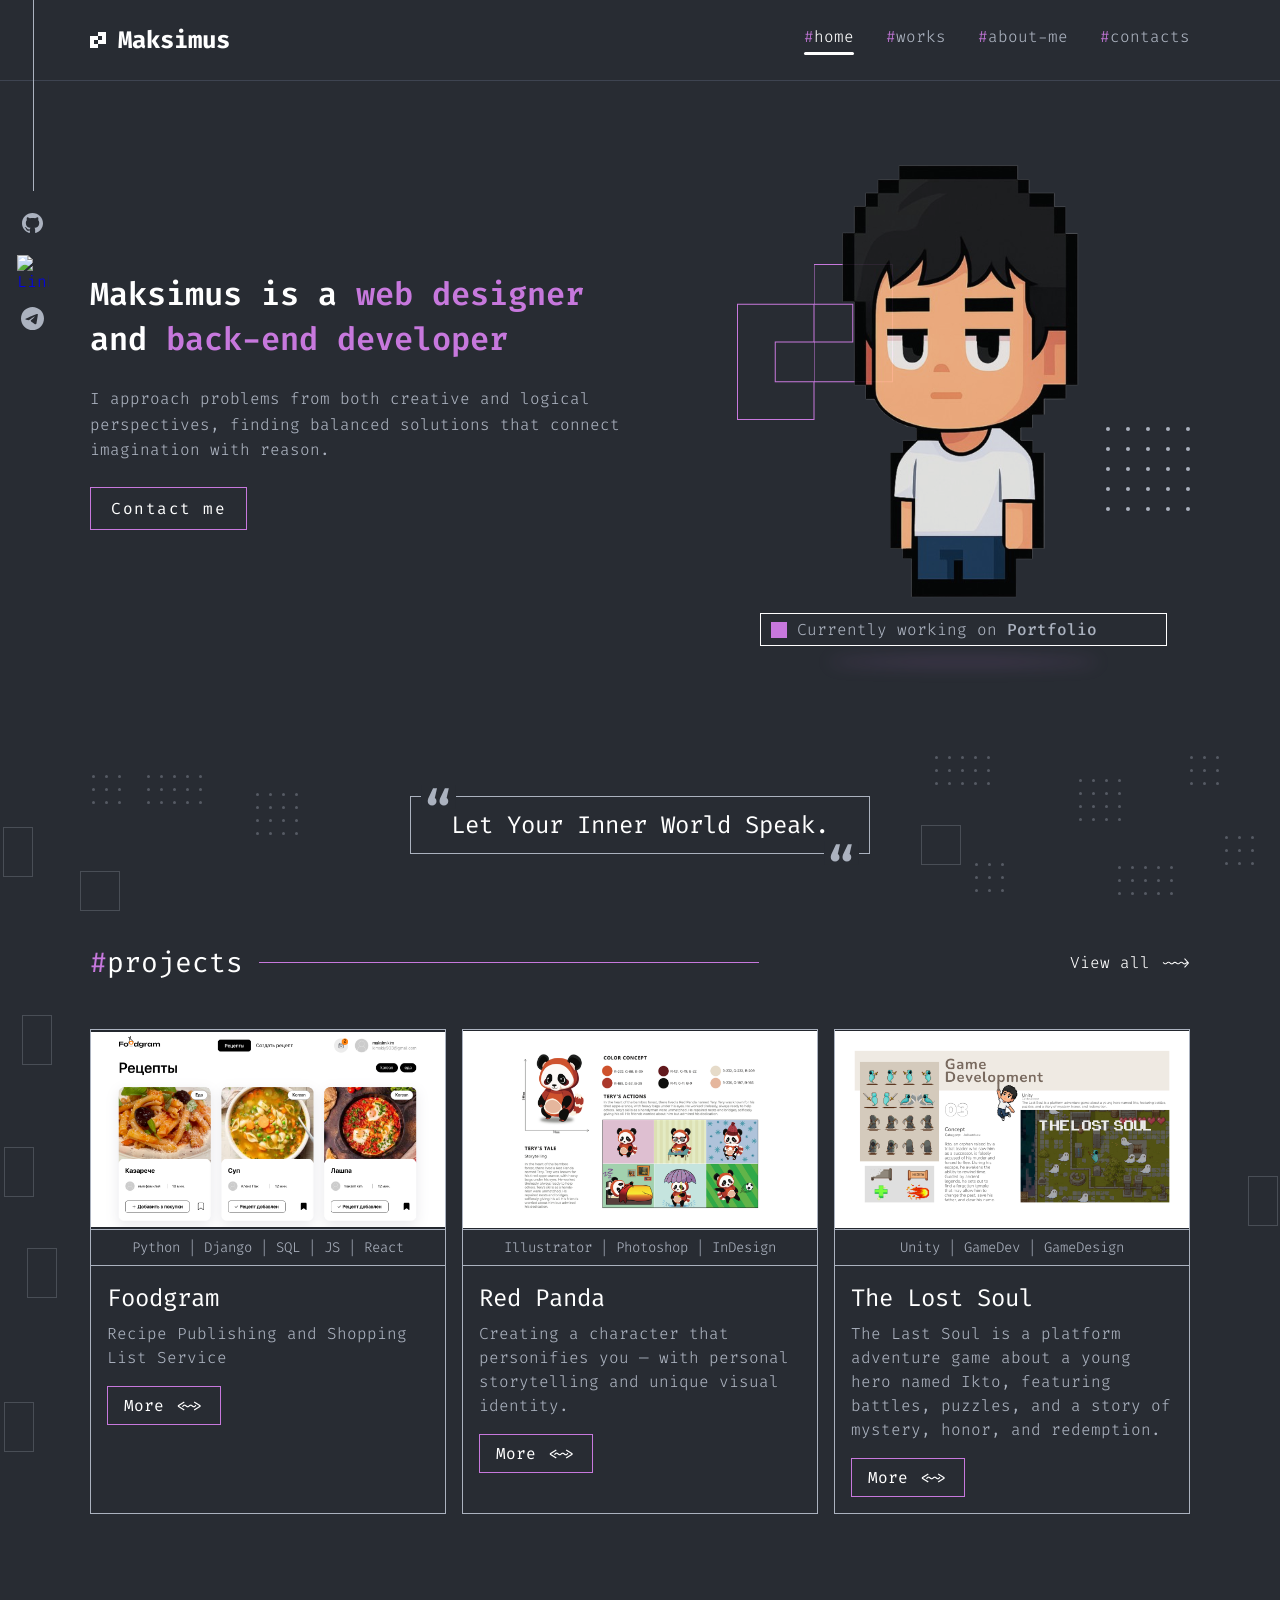
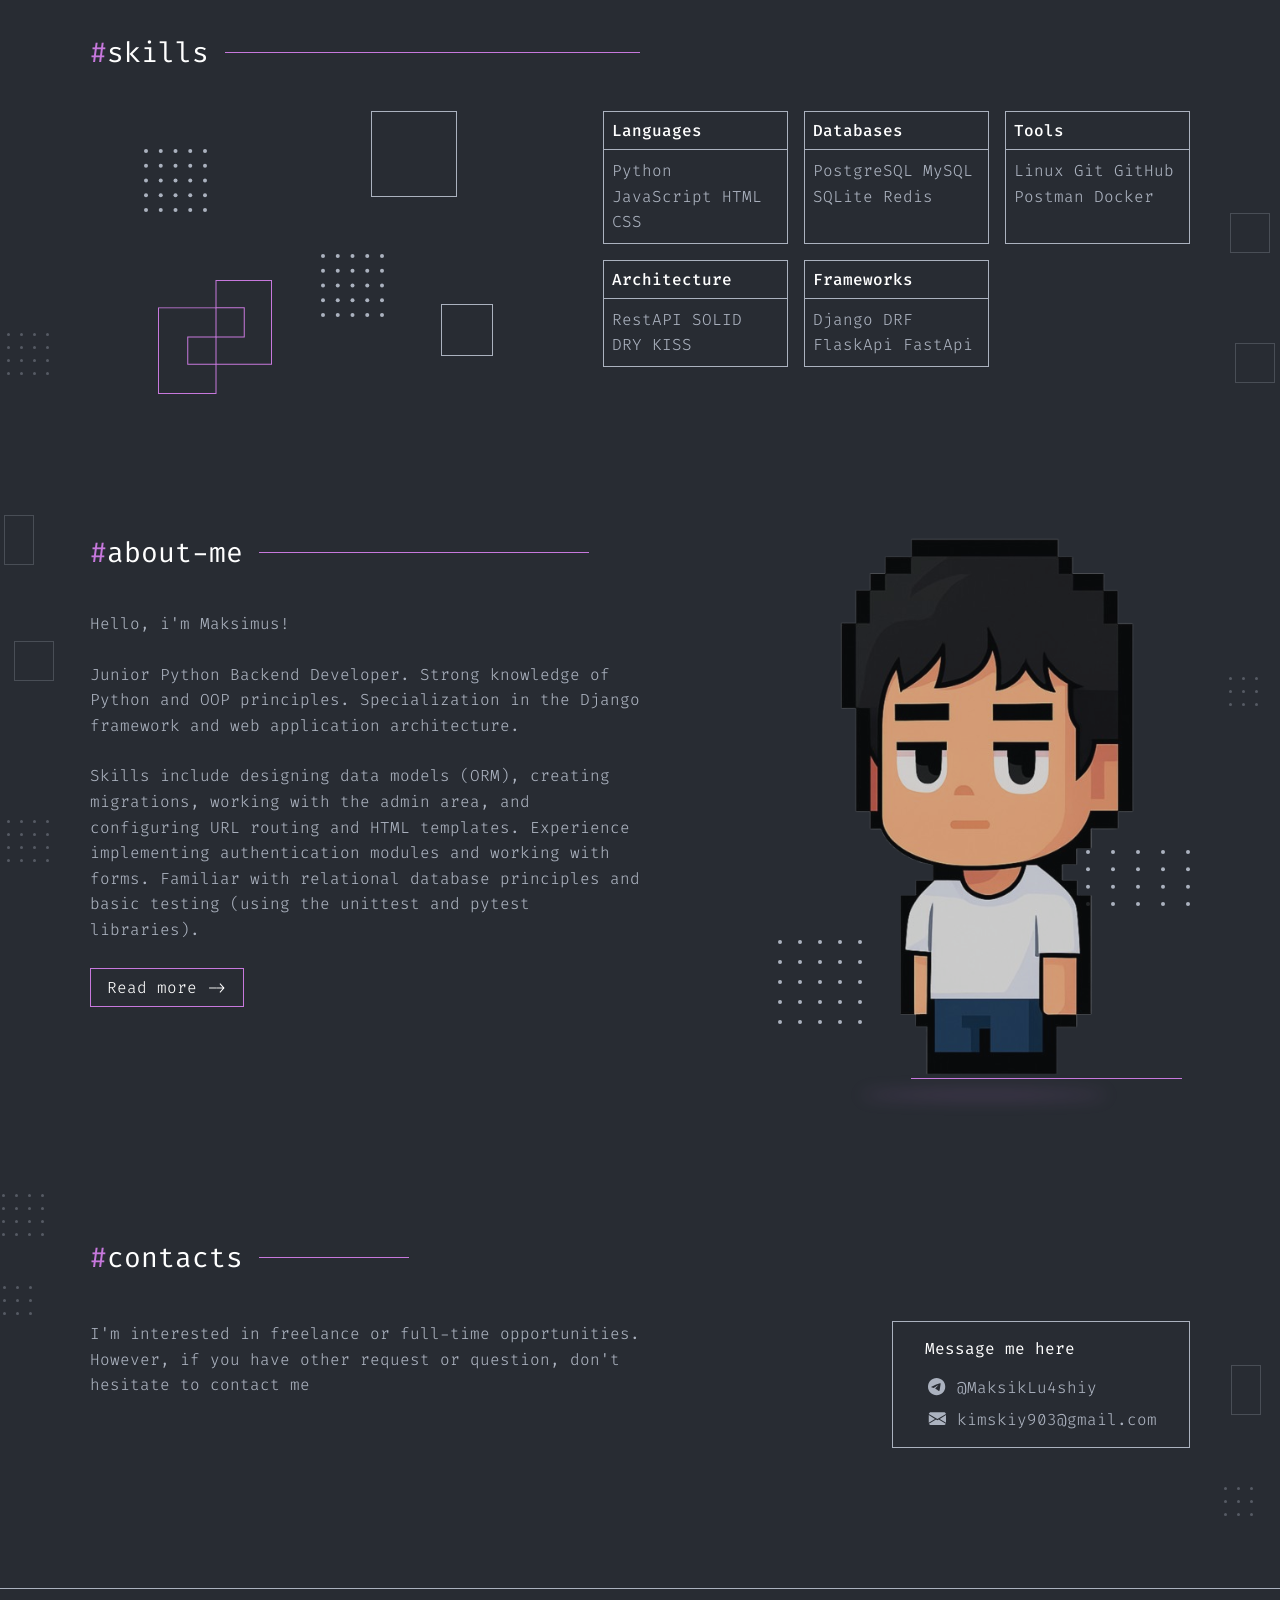
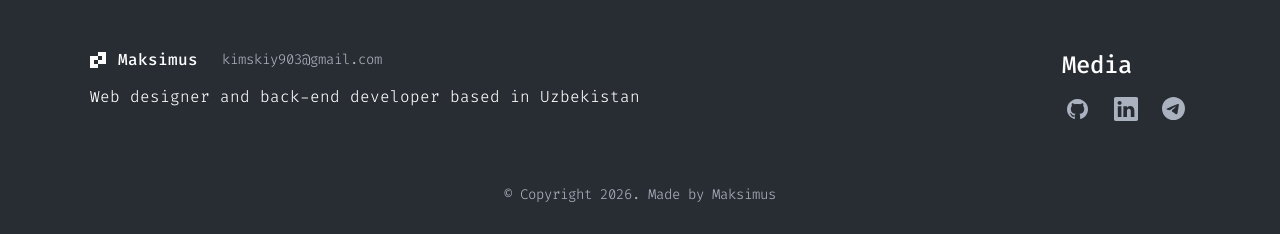
==== commit b8629e78: "linkedin fix" ====
--- a/index.html
+++ b/index.html
@@ -42,7 +42,7 @@
             <img src="./img/Github.svg" alt="Github">
         </a>
         <a href="https://linkedin.com/in/maksim-kim-9853a738b/" target="_blank" rel="noopener" aria-label="LinkedIn">
-            <img src="./img/LinkedIn.svg" alt="LinkedIn">
+            <img src="./img/LinkedIn.svg" alt="Linkedin">
         </a>
         <a href="https://t.me/MaksikLu4shiy/" target="_blank" rel="noopener" aria-label="Telegram">
             <img src="./img/Telegram.svg" alt="Telegram">
@@ -196,7 +196,7 @@
                             <img src="./img/Github.svg" alt="Github">
                         </a>
                         <a href="https://linkedin.com/in/maksim-kim-9853a738b/" target="_blank" rel="noopener" aria-label="LinkedIn">
-                            <img src="./img/Linkedin.svg" alt="LinkedIn">
+                            <img src="./img/Linkedin.svg" alt="Linkedin">
                         </a>
                         <a href="https://t.me/MaksikLu4shiy/" target="_blank" rel="noopener" aria-label="Telegram">
                             <img src="./img/Telegram.svg" alt="Telegram">
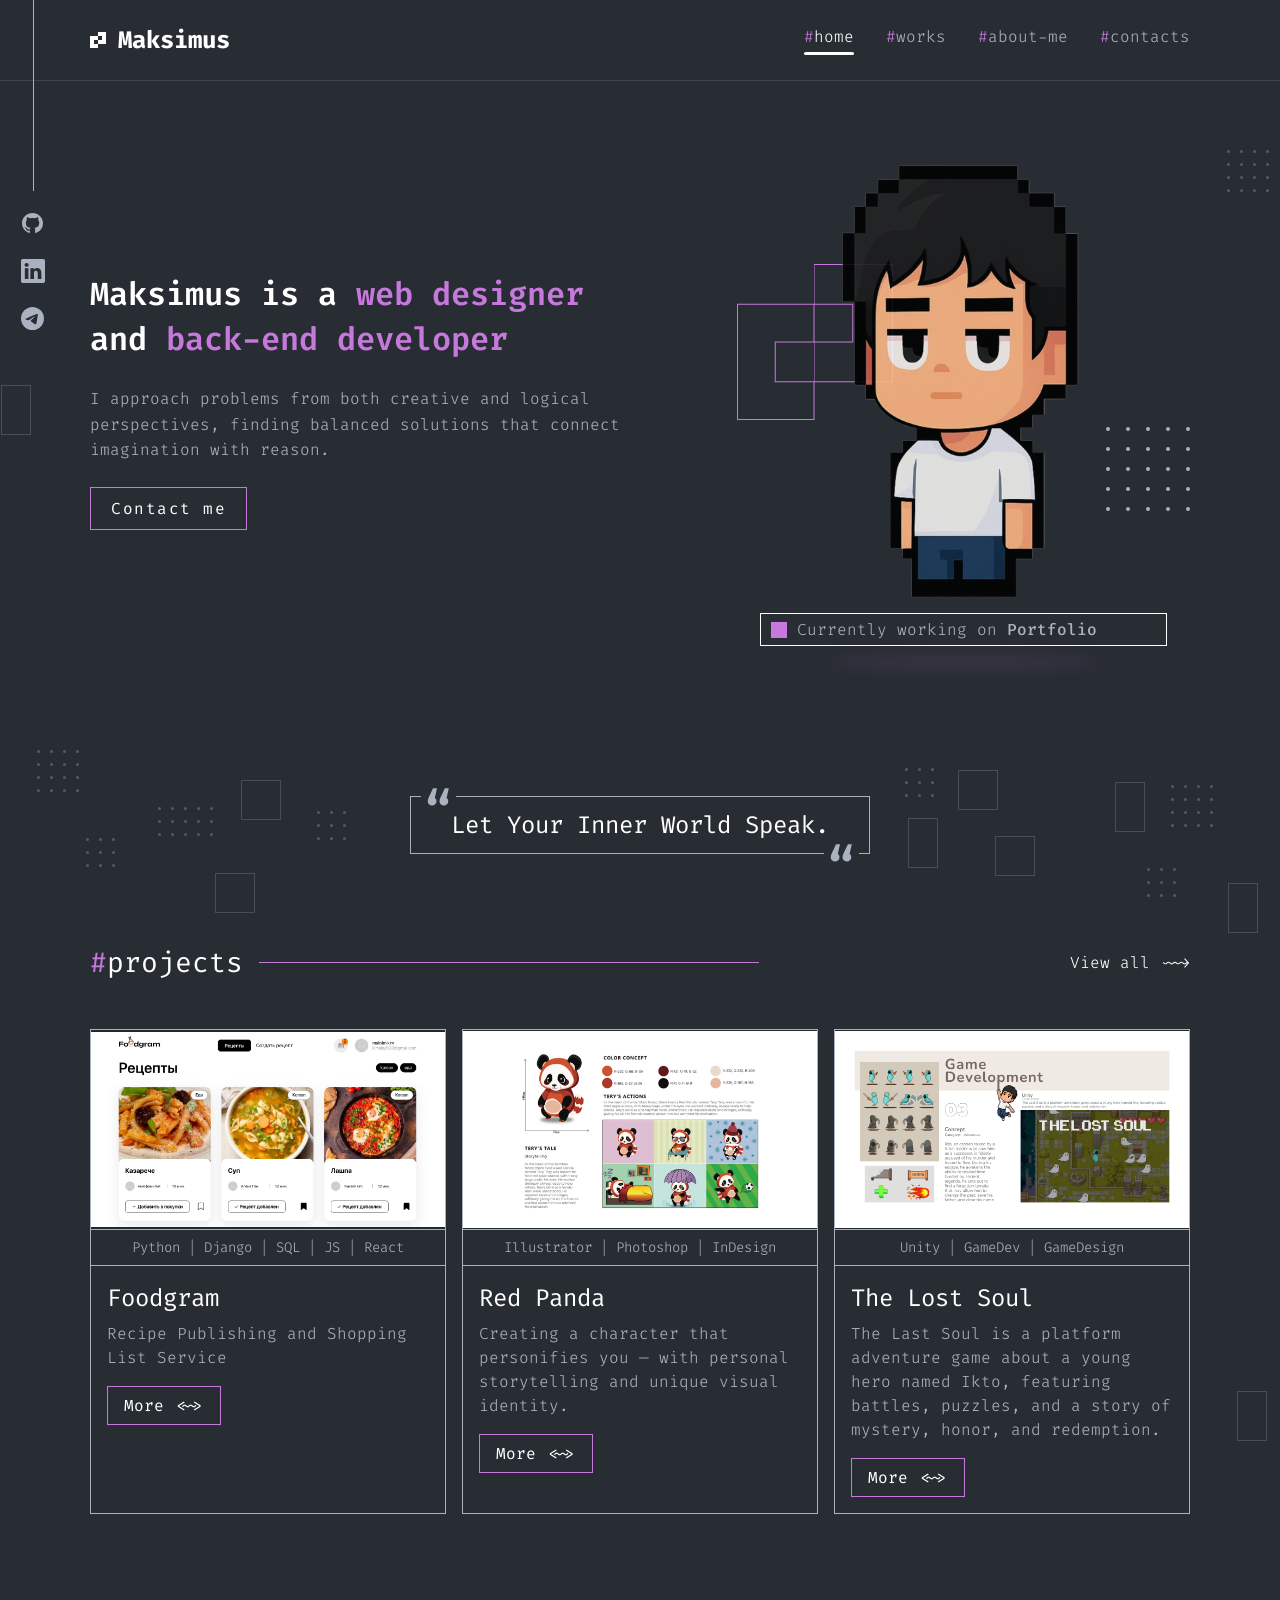
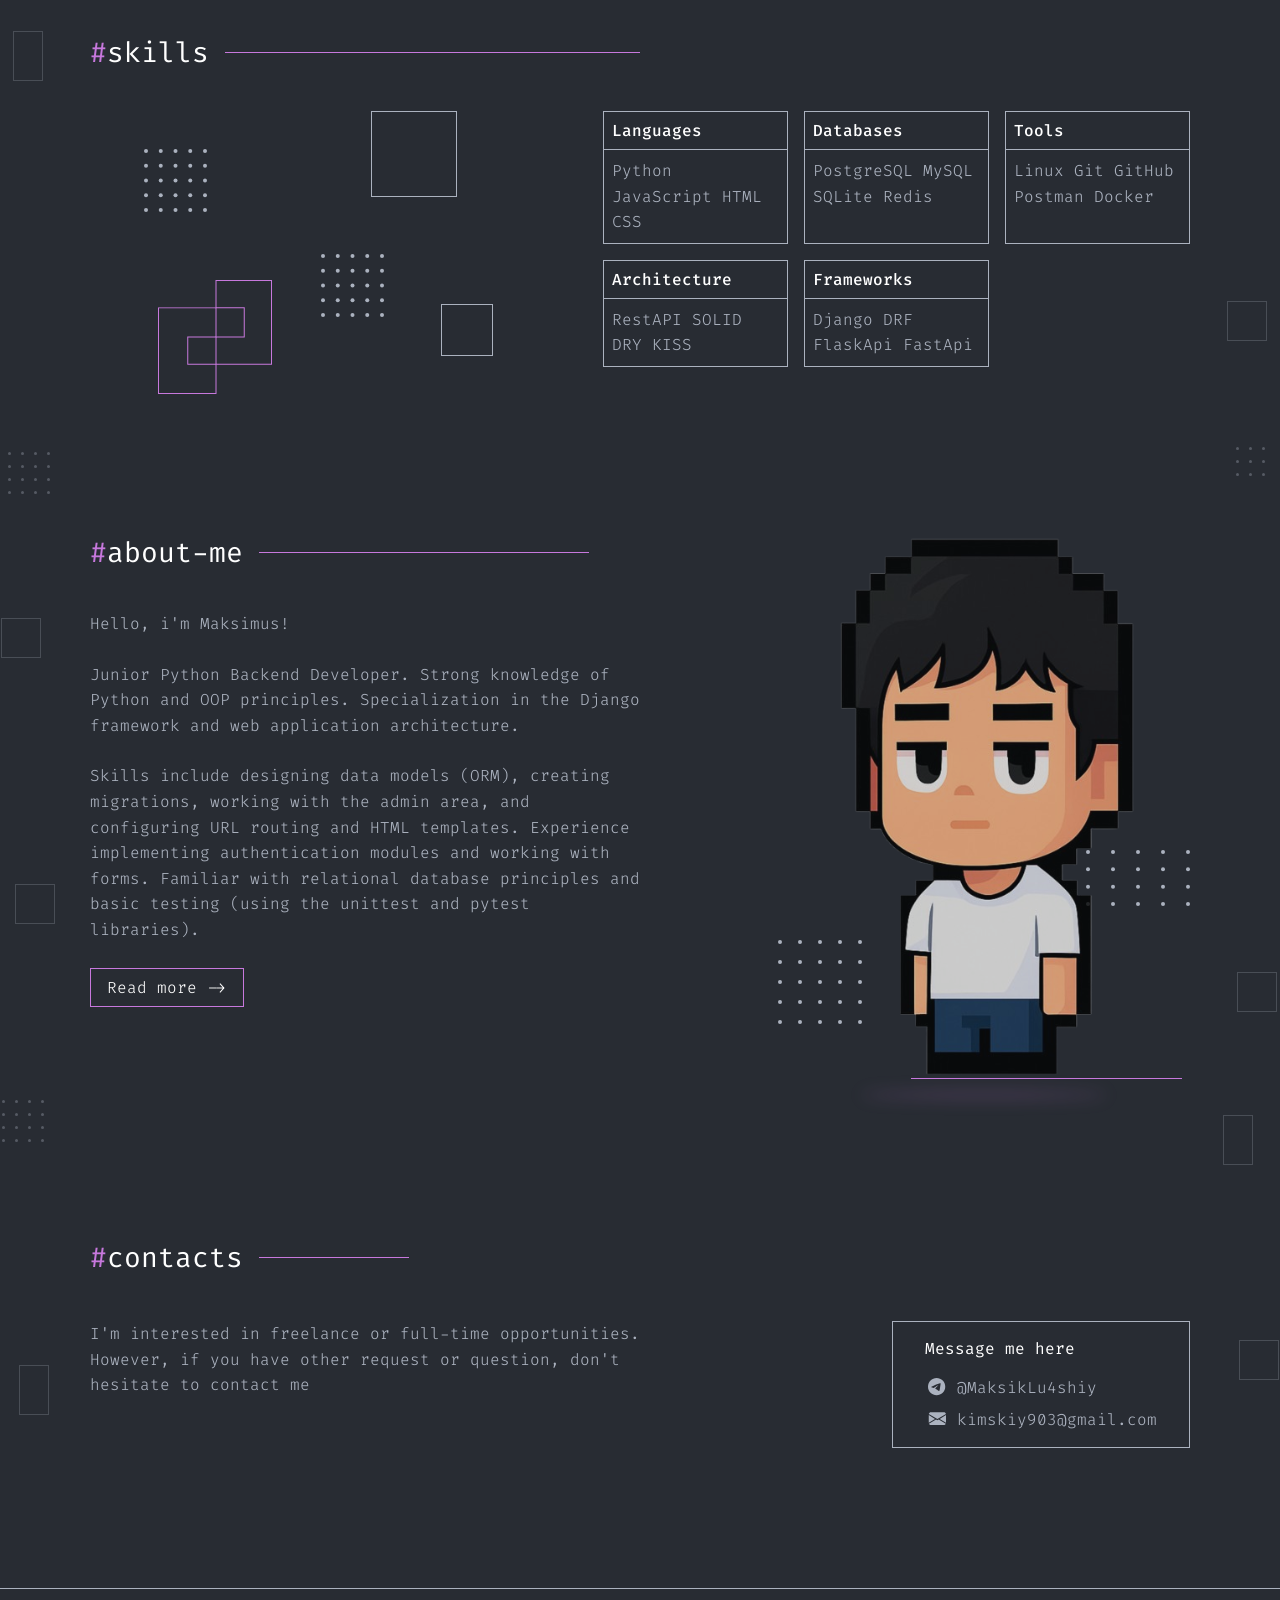
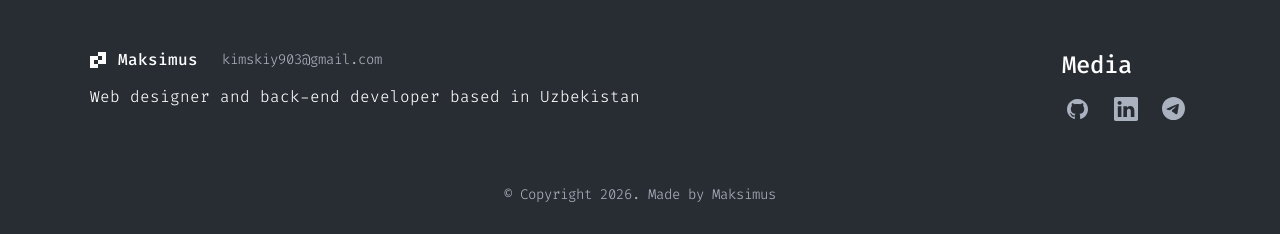
==== commit 6307306c: "linkedin fix 2.0" ====
--- a/index.html
+++ b/index.html
@@ -42,7 +42,7 @@
             <img src="./img/Github.svg" alt="Github">
         </a>
         <a href="https://linkedin.com/in/maksim-kim-9853a738b/" target="_blank" rel="noopener" aria-label="LinkedIn">
-            <img src="./img/LinkedIn.svg" alt="Linkedin">
+            <img src="./img/Linkedin.svg" alt="Linkedin">
         </a>
         <a href="https://t.me/MaksikLu4shiy/" target="_blank" rel="noopener" aria-label="Telegram">
             <img src="./img/Telegram.svg" alt="Telegram">
